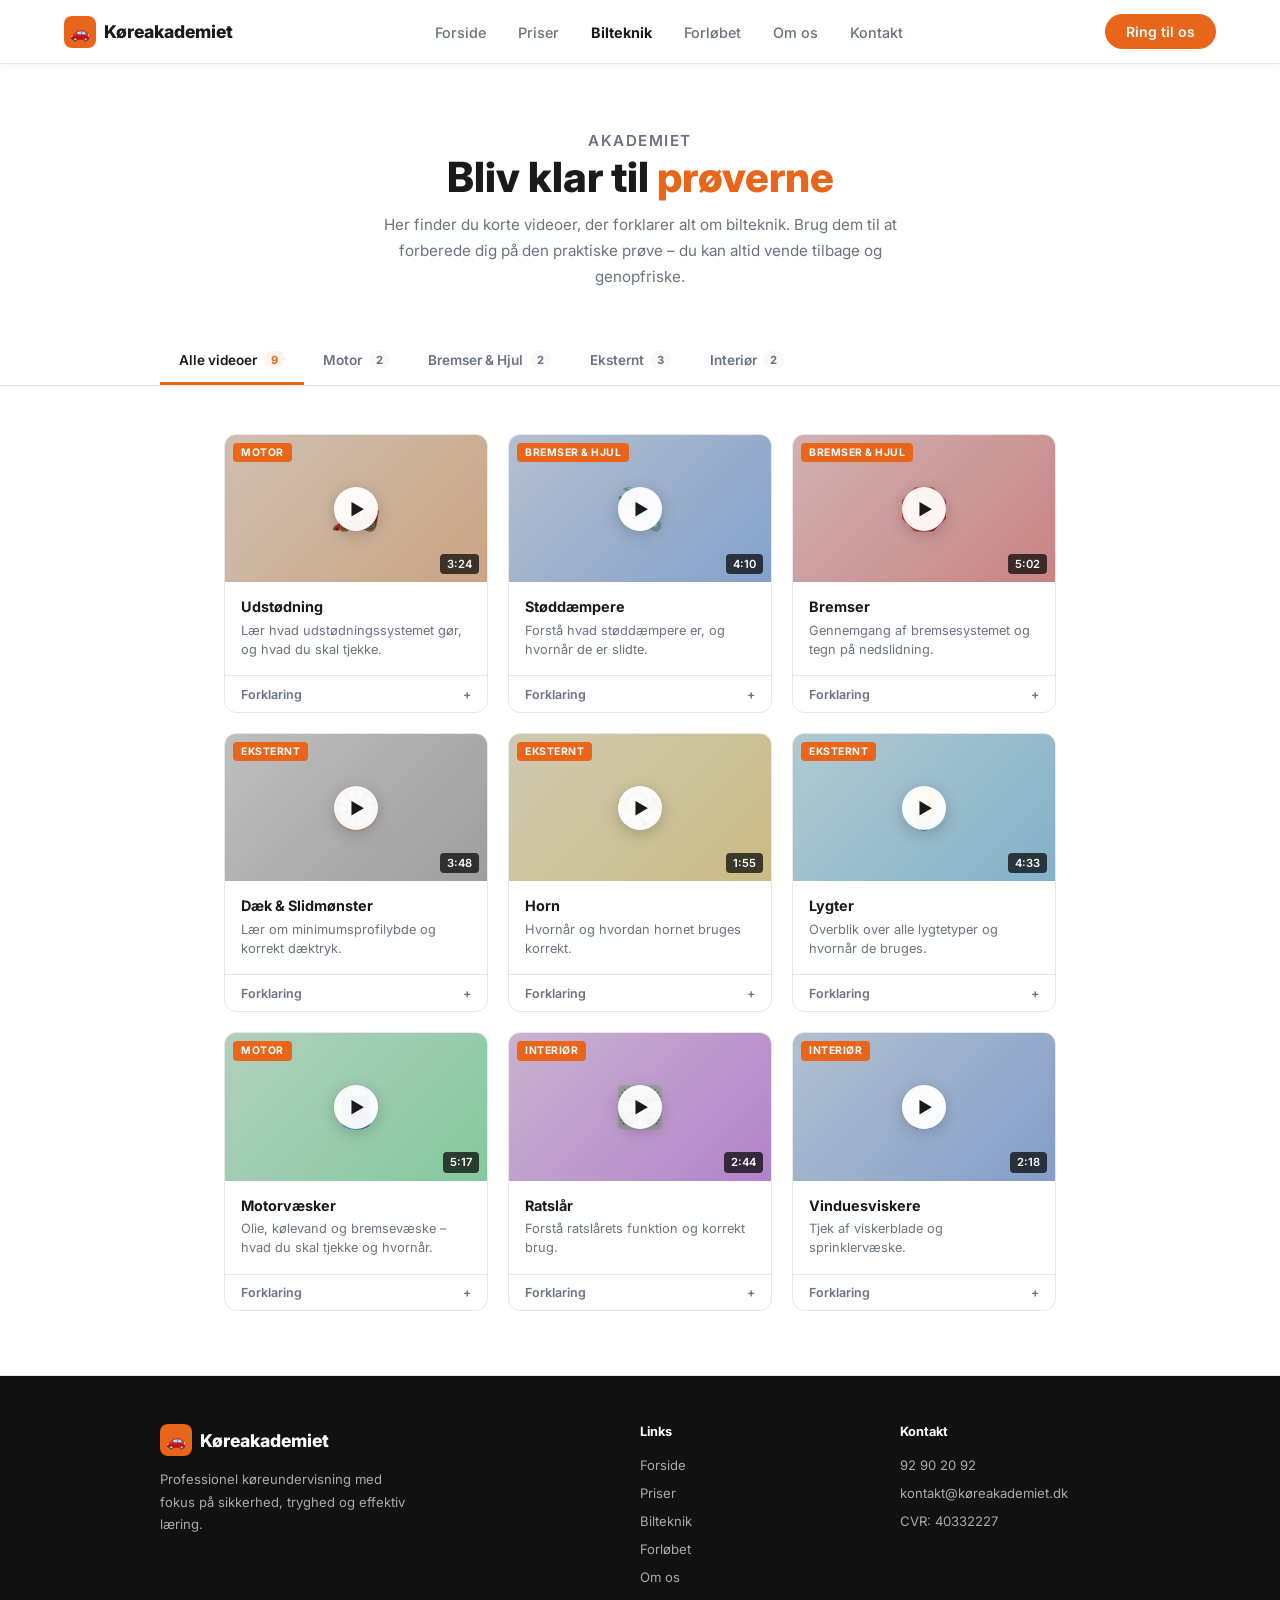
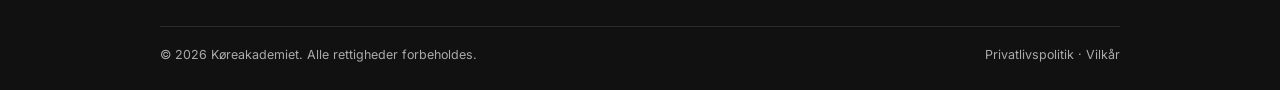
==== bilteknik.html @ 688bebdd "Initial commit - Hørsholm Køreskole website" ====
<!DOCTYPE html>
<html lang="da">
<head>
  <meta charset="UTF-8" />
  <meta name="viewport" content="width=device-width, initial-scale=1.0" />
  <title>Køreakademiet – Bilteknik</title>
  <link rel="preconnect" href="https://fonts.googleapis.com" />
  <link rel="preconnect" href="https://fonts.gstatic.com" crossorigin />
  <link href="https://fonts.googleapis.com/css2?family=Inter:wght@400;500;600;700;800&display=swap" rel="stylesheet" />
  <link rel="stylesheet" href="css/base.css" />
  <link rel="stylesheet" href="css/bilteknik.css" />
</head>
<body>

  <!-- NAVBAR -->
  <nav>
    <a href="index.html" class="logo">
      <span class="logo-icon">🚗</span>
      Køreakademiet
    </a>
    <ul class="nav-links">
      <li><a href="index.html">Forside</a></li>
      <li><a href="pakker.html">Priser</a></li>
      <li><a href="bilteknik.html" class="active">Bilteknik</a></li>
      <li><a href="forlobet.html">Forløbet</a></li>
      <li><a href="om-os.html">Om os</a></li>
      <li><a href="kontakt.html">Kontakt</a></li>
    </ul>
    <a href="tel:+4592902092" class="btn-primary">Ring til os</a>
  </nav>

  <!-- PAGE HEADER -->
  <div class="page-header">
    <p class="section-label">Akademiet</p>
    <h1>Bliv klar til <span class="accent">prøverne</span></h1>
    <p>Her finder du korte videoer, der forklarer alt om bilteknik. Brug dem til at forberede dig på den praktiske prøve – du kan altid vende tilbage og genopfriske.</p>
  </div>

  <!-- FILTER BAR -->
  <div class="filter-bar">
    <div class="filter-inner" id="filterBar">
      <button class="filter-btn active" data-cat="alle" onclick="filterVideos('alle', this)">
        Alle videoer <span class="filter-count">9</span>
      </button>
      <button class="filter-btn" data-cat="motor" onclick="filterVideos('motor', this)">
        Motor <span class="filter-count">2</span>
      </button>
      <button class="filter-btn" data-cat="bremser" onclick="filterVideos('bremser', this)">
        Bremser & Hjul <span class="filter-count">2</span>
      </button>
      <button class="filter-btn" data-cat="eksternt" onclick="filterVideos('eksternt', this)">
        Eksternt <span class="filter-count">3</span>
      </button>
      <button class="filter-btn" data-cat="interioer" onclick="filterVideos('interioer', this)">
        Interiør <span class="filter-count">2</span>
      </button>
    </div>
  </div>

  <!-- VIDEOS -->
  <div class="videos-section">
    <div class="videos-grid" id="videosGrid">

      <!-- Udstødning -->
      <div class="video-card" data-cat="motor" onclick="openModal(this)">
        <div class="video-thumb">
          <div class="video-thumb-bg" style="background: linear-gradient(135deg,#fde8d8,#f5c9a0);">🏎️</div>
          <div class="play-btn"><div class="play-icon">▶</div></div>
          <span class="video-duration">3:24</span>
          <span class="video-category-badge">Motor</span>
        </div>
        <div class="video-body">
          <div class="video-title">Udstødning</div>
          <div class="video-desc-short">Lær hvad udstødningssystemet gør, og hvad du skal tjekke.</div>
        </div>
        <button class="video-expand-btn" onclick="toggleForklaring(event, this)">
          Forklaring <span class="expand-icon">+</span>
        </button>
        <div class="video-forklaring">Udstødningssystemet leder forbrændingsgasser væk fra motoren. Du skal kontrollere, at der ikke er usædvanlig røg, mærkelige lyde eller synlige læk fra rørene. Sort røg kan indikere for rig blanding, hvid røg kan indikere kølevandslæk.</div>
      </div>

      <!-- Støddæmpere -->
      <div class="video-card" data-cat="bremser" onclick="openModal(this)">
        <div class="video-thumb">
          <div class="video-thumb-bg" style="background: linear-gradient(135deg,#dde8fd,#a0c5f5);">🔧</div>
          <div class="play-btn"><div class="play-icon">▶</div></div>
          <span class="video-duration">4:10</span>
          <span class="video-category-badge">Bremser & Hjul</span>
        </div>
        <div class="video-body">
          <div class="video-title">Støddæmpere</div>
          <div class="video-desc-short">Forstå hvad støddæmpere er, og hvornår de er slidte.</div>
        </div>
        <button class="video-expand-btn" onclick="toggleForklaring(event, this)">
          Forklaring <span class="expand-icon">+</span>
        </button>
        <div class="video-forklaring">Støddæmpere holder hjulene i kontakt med vejen og dæmper stød. Tegn på slidte støddæmpere: bilen bouncer efter en kuppel, unormal dæk-slitage, eller bilen "dykker" hårdt ved opbremsning.</div>
      </div>

      <!-- Bremser -->
      <div class="video-card" data-cat="bremser" onclick="openModal(this)">
        <div class="video-thumb">
          <div class="video-thumb-bg" style="background: linear-gradient(135deg,#fdd8d8,#f5a0a0);">🛑</div>
          <div class="play-btn"><div class="play-icon">▶</div></div>
          <span class="video-duration">5:02</span>
          <span class="video-category-badge">Bremser & Hjul</span>
        </div>
        <div class="video-body">
          <div class="video-title">Bremser</div>
          <div class="video-desc-short">Gennemgang af bremsesystemet og tegn på nedslidning.</div>
        </div>
        <button class="video-expand-btn" onclick="toggleForklaring(event, this)">
          Forklaring <span class="expand-icon">+</span>
        </button>
        <div class="video-forklaring">Bremserne er et af bilens vigtigste sikkerhedssystemer. Tjek bremsevæsken i beholderbeholderen i motorrum. Lyt efter knitrende lyde ved opbremsning – det kan indikere slidte bremseklodser.</div>
      </div>

      <!-- Dæk & Slidmønster -->
      <div class="video-card" data-cat="eksternt" onclick="openModal(this)">
        <div class="video-thumb">
          <div class="video-thumb-bg" style="background: linear-gradient(135deg,#e8e8e8,#c0c0c0);">🛞</div>
          <div class="play-btn"><div class="play-icon">▶</div></div>
          <span class="video-duration">3:48</span>
          <span class="video-category-badge">Eksternt</span>
        </div>
        <div class="video-body">
          <div class="video-title">Dæk & Slidmønster</div>
          <div class="video-desc-short">Lær om minimumsprofilybde og korrekt dæktryk.</div>
        </div>
        <button class="video-expand-btn" onclick="toggleForklaring(event, this)">
          Forklaring <span class="expand-icon">+</span>
        </button>
        <div class="video-forklaring">Minimumsprofilybden er 1,6 mm – men for optimal sikkerhed anbefales minimum 3 mm. Tjek slidmarkørerne i dækmønsteret. Forkert dæktryk påvirker bremseevne, brændstofforbrug og dæk-slidage.</div>
      </div>

      <!-- Horn -->
      <div class="video-card" data-cat="eksternt" onclick="openModal(this)">
        <div class="video-thumb">
          <div class="video-thumb-bg" style="background: linear-gradient(135deg,#fdf5d8,#f5e4a0);">📯</div>
          <div class="play-btn"><div class="play-icon">▶</div></div>
          <span class="video-duration">1:55</span>
          <span class="video-category-badge">Eksternt</span>
        </div>
        <div class="video-body">
          <div class="video-title">Horn</div>
          <div class="video-desc-short">Hvornår og hvordan hornet bruges korrekt.</div>
        </div>
        <button class="video-expand-btn" onclick="toggleForklaring(event, this)">
          Forklaring <span class="expand-icon">+</span>
        </button>
        <div class="video-forklaring">Hornet bruges som et advarselssignal – ikke til at udtrykke irritation. Du skal bruge hornet, hvis du er ved at kollidere med en anden trafikant, eller for at advare andre om fare. Det er ulovligt at bruge hornet unødigt.</div>
      </div>

      <!-- Lygter -->
      <div class="video-card" data-cat="eksternt" onclick="openModal(this)">
        <div class="video-thumb">
          <div class="video-thumb-bg" style="background: linear-gradient(135deg,#d8f5fd,#a0d8f5);">💡</div>
          <div class="play-btn"><div class="play-icon">▶</div></div>
          <span class="video-duration">4:33</span>
          <span class="video-category-badge">Eksternt</span>
        </div>
        <div class="video-body">
          <div class="video-title">Lygter</div>
          <div class="video-desc-short">Overblik over alle lygtetyper og hvornår de bruges.</div>
        </div>
        <button class="video-expand-btn" onclick="toggleForklaring(event, this)">
          Forklaring <span class="expand-icon">+</span>
        </button>
        <div class="video-forklaring">Kørelyset skal altid være tændt. Nærlys bruges i mørke og dårligt vejr. Fjernlys bruges på mørke landeveje – sluk for det ved modkørende trafik. Tågelygter bruges kun ved tæt tåge, sne eller kraftig regn.</div>
      </div>

      <!-- Motorvæsker -->
      <div class="video-card" data-cat="motor" onclick="openModal(this)">
        <div class="video-thumb">
          <div class="video-thumb-bg" style="background: linear-gradient(135deg,#d8fde8,#a0f5c0);">🛢️</div>
          <div class="play-btn"><div class="play-icon">▶</div></div>
          <span class="video-duration">5:17</span>
          <span class="video-category-badge">Motor</span>
        </div>
        <div class="video-body">
          <div class="video-title">Motorvæsker</div>
          <div class="video-desc-short">Olie, kølevand og bremsevæske – hvad du skal tjekke og hvornår.</div>
        </div>
        <button class="video-expand-btn" onclick="toggleForklaring(event, this)">
          Forklaring <span class="expand-icon">+</span>
        </button>
        <div class="video-forklaring">Motorolie tjekkes med pejlestaven – niveauet skal ligge mellem min og max. Kølevæsken holdes på korrekt niveau i udviderbeholderen. Bremsevæske tjekkes i den gennemsigtige beholder ved motorummet.</div>
      </div>

      <!-- Ratslår -->
      <div class="video-card" data-cat="interioer" onclick="openModal(this)">
        <div class="video-thumb">
          <div class="video-thumb-bg" style="background: linear-gradient(135deg,#f5d8fd,#d8a0f5);">🎛️</div>
          <div class="play-btn"><div class="play-icon">▶</div></div>
          <span class="video-duration">2:44</span>
          <span class="video-category-badge">Interiør</span>
        </div>
        <div class="video-body">
          <div class="video-title">Ratslår</div>
          <div class="video-desc-short">Forstå ratslårets funktion og korrekt brug.</div>
        </div>
        <button class="video-expand-btn" onclick="toggleForklaring(event, this)">
          Forklaring <span class="expand-icon">+</span>
        </button>
        <div class="video-forklaring">Ratslåret er en sikkerhedsmekanisme, der låser rattet, når tændingen er slukket og nøglen fjernes. Det forhindrer tyveri af bilen. Rattet frigøres ved at dreje det let, mens du drejer tændingsnøglen.</div>
      </div>

      <!-- Vinduesviskere -->
      <div class="video-card" data-cat="interioer" onclick="openModal(this)">
        <div class="video-thumb">
          <div class="video-thumb-bg" style="background: linear-gradient(135deg,#d8eafd,#a0c0f5);">🌧️</div>
          <div class="play-btn"><div class="play-icon">▶</div></div>
          <span class="video-duration">2:18</span>
          <span class="video-category-badge">Interiør</span>
        </div>
        <div class="video-body">
          <div class="video-title">Vinduesviskere</div>
          <div class="video-desc-short">Tjek af viskerblade og sprinklervæske.</div>
        </div>
        <button class="video-expand-btn" onclick="toggleForklaring(event, this)">
          Forklaring <span class="expand-icon">+</span>
        </button>
        <div class="video-forklaring">Viskerbladene skal rengøre rudens effektivt uden at smøre eller efterlade striber. Slider de er, bør de udskiftes. Sprinklervæske skal altid være påfyldt – brug frostvæske om vinteren. Sprinklerdyserne kan justeres med en nål.</div>
      </div>

      <div class="no-results" id="noResults">Ingen videoer fundet i denne kategori.</div>

    </div>
  </div>

  <!-- VIDEO MODAL -->
  <div class="modal-overlay" id="modalOverlay" onclick="closeModal(event)">
    <div class="modal" id="modal">
      <button class="modal-close" onclick="closeModalBtn()">✕</button>
      <div class="modal-video" id="modalVideo">▶</div>
      <div class="modal-body">
        <h2 id="modalTitle"></h2>
        <p id="modalDesc"></p>
      </div>
    </div>
  </div>

  <!-- FOOTER -->
  <footer>
    <div class="footer-inner">
      <div class="footer-brand">
        <a href="index.html" class="logo">
          <span class="logo-icon">🚗</span>
          Køreakademiet
        </a>
        <p>Professionel køreundervisning med fokus på sikkerhed, tryghed og effektiv læring.</p>
      </div>
      <div>
        <h4>Links</h4>
        <ul>
          <li><a href="index.html">Forside</a></li>
          <li><a href="pakker.html">Priser</a></li>
          <li><a href="bilteknik.html">Bilteknik</a></li>
          <li><a href="forlobet.html">Forløbet</a></li>
          <li><a href="om-os.html">Om os</a></li>
        </ul>
      </div>
      <div>
        <h4>Kontakt</h4>
        <ul>
          <li><a href="tel:+4592902092">92 90 20 92</a></li>
          <li><a href="mailto:kontakt@køreakademiet.dk">kontakt@køreakademiet.dk</a></li>
          <li><a href="#">CVR: 40332227</a></li>
        </ul>
      </div>
    </div>
    <div class="footer-bottom">
      <span>© 2026 Køreakademiet. Alle rettigheder forbeholdes.</span>
      <span><a href="#" style="color:#aaa;text-decoration:none;">Privatlivspolitik</a> · <a href="#" style="color:#aaa;text-decoration:none;">Vilkår</a></span>
    </div>
  </footer>

  <script>
    // ── FILTER ──────────────────────────────────────────────
    function filterVideos(cat, btn) {
      // Update active tab
      document.querySelectorAll('.filter-btn').forEach(b => b.classList.remove('active'));
      btn.classList.add('active');

      const cards = document.querySelectorAll('.video-card');
      let visible = 0;

      cards.forEach(card => {
        const match = cat === 'alle' || card.dataset.cat === cat;
        card.classList.toggle('hidden', !match);
        if (match) visible++;
      });

      document.getElementById('noResults').style.display = visible === 0 ? 'block' : 'none';
    }

    // ── FORKLARING TOGGLE ────────────────────────────────────
    function toggleForklaring(e, btn) {
      e.stopPropagation();
      const card = btn.closest('.video-card');
      card.classList.toggle('expanded');
    }

    // ── MODAL ────────────────────────────────────────────────
    function openModal(card) {
      const title = card.querySelector('.video-title').textContent;
      const desc  = card.querySelector('.video-forklaring').textContent;
      const emoji = card.querySelector('.video-thumb-bg').textContent.trim();

      document.getElementById('modalTitle').textContent = title;
      document.getElementById('modalDesc').textContent  = desc;
      document.getElementById('modalVideo').textContent = emoji;
      document.getElementById('modalOverlay').classList.add('open');
      document.body.style.overflow = 'hidden';
    }

    function closeModal(e) {
      if (e.target === document.getElementById('modalOverlay')) closeModalBtn();
    }

    function closeModalBtn() {
      document.getElementById('modalOverlay').classList.remove('open');
      document.body.style.overflow = '';
    }

    document.addEventListener('keydown', e => {
      if (e.key === 'Escape') closeModalBtn();
    });
  </script>
</body>
</html>
---- css/base.css ----
/* ── RESET ────────────────────────────────────────────── */
*, *::before, *::after { box-sizing: border-box; margin: 0; padding: 0; }

/* ── VARIABLES ────────────────────────────────────────── */
:root {
  --orange: #E8651A;
  --text: #1a1a1a;
  --muted: #6b7280;
  --bg-light: #f9f9f9;
  --border: #e5e7eb;
  --radius: 12px;
}

/* ── BASE ─────────────────────────────────────────────── */
body {
  font-family: 'Inter', sans-serif;
  color: var(--text);
  background: #fff;
}

/* ── NAVBAR ───────────────────────────────────────────── */
nav {
  position: sticky;
  top: 0;
  z-index: 200;
  background: #fff;
  border-bottom: 1px solid var(--border);
  padding: 0 5vw;
  display: flex;
  align-items: center;
  justify-content: space-between;
  height: 64px;
  box-shadow: 0 1px 8px rgba(0,0,0,.06);
}

.logo {
  display: flex;
  align-items: center;
  gap: 8px;
  font-weight: 800;
  font-size: 1.1rem;
  color: var(--text);
  text-decoration: none;
}

.logo-icon {
  width: 32px;
  height: 32px;
  background: var(--orange);
  border-radius: 8px;
  display: flex;
  align-items: center;
  justify-content: center;
  color: #fff;
  font-size: 1rem;
}

.nav-links {
  display: flex;
  gap: 2rem;
  list-style: none;
}

.nav-links a {
  text-decoration: none;
  color: var(--muted);
  font-size: .9rem;
  font-weight: 500;
  transition: color .2s;
}

.nav-links a:hover { color: var(--text); }
.nav-links a.active { color: var(--text); font-weight: 700; }

.btn-primary {
  background: var(--orange);
  color: #fff;
  border: none;
  border-radius: 100px;
  padding: .55rem 1.3rem;
  font-size: .875rem;
  font-weight: 600;
  cursor: pointer;
  transition: background .2s;
  text-decoration: none;
}

.btn-primary:hover { background: #cc5515; }

/* ── SECTION HEADERS ──────────────────────────────────── */
.section-label {
  text-align: center;
  font-size: .75rem;
  font-weight: 600;
  color: var(--muted);
  text-transform: uppercase;
  letter-spacing: 1.5px;
  margin-bottom: .6rem;
}

.section-title {
  text-align: center;
  font-size: clamp(1.6rem, 3.5vw, 2.2rem);
  font-weight: 800;
  line-height: 1.15;
  margin-bottom: .75rem;
}

.section-title .accent { color: var(--orange); }

.section-sub {
  text-align: center;
  color: var(--muted);
  font-size: .95rem;
  max-width: 520px;
  margin: 0 auto 3rem;
  line-height: 1.7;
}

.accent { color: var(--orange); }

/* Utility: centered content wrapper */
.inner {
  max-width: 960px;
  margin: 0 auto;
  padding: 0 5vw;
}

/* ── PAGE HEADER (inner pages) ────────────────────────── */
.page-header {
  text-align: center;
  padding: 64px 5vw 48px;
}

.page-header h1 {
  font-size: clamp(1.8rem, 4vw, 2.6rem);
  font-weight: 800;
  line-height: 1.15;
  margin-bottom: .65rem;
}

.page-header h1 .accent { color: var(--orange); }

.page-header p {
  color: var(--muted);
  font-size: .95rem;
  line-height: 1.7;
  max-width: 520px;
  margin: 0 auto;
}

/* ── FAQ (shared) ─────────────────────────────────────── */
.faq-section { padding: 4rem 5vw; }

.faq-inner {
  max-width: 960px;
  margin: 0 auto;
}

.faq-list {
  display: flex;
  flex-direction: column;
  gap: .5rem;
}

.faq-item {
  border: 1px solid var(--border);
  border-radius: 8px;
  overflow: hidden;
}

.faq-question {
  width: 100%;
  background: var(--bg-light);
  border: none;
  padding: 1rem 1.25rem;
  text-align: left;
  color: var(--text);
  font-size: .9rem;
  font-weight: 600;
  cursor: pointer;
  display: flex;
  justify-content: space-between;
  align-items: center;
  gap: 1rem;
  transition: background .2s;
  font-family: inherit;
}

.faq-question:hover { background: #f0f0f0; }

.faq-icon {
  font-size: 1.2rem;
  color: var(--muted);
  transition: transform .3s;
  flex-shrink: 0;
}

.faq-item.open .faq-icon { transform: rotate(45deg); color: var(--orange); }

.faq-answer {
  display: none;
  padding: 0 1.25rem 1rem;
  font-size: .875rem;
  color: var(--muted);
  line-height: 1.7;
  background: #fff;
}

.faq-item.open .faq-answer { display: block; }

/* ── INSTRUCTORS (shared) ─────────────────────────────── */
.instructors-grid {
  display: grid;
  grid-template-columns: repeat(4, 1fr);
  gap: 1rem;
}

.instructor-card {
  border-radius: var(--radius);
  overflow: hidden;
  border: 1px solid var(--border);
  background: #fff;
}

.instructor-placeholder {
  width: 100%;
  aspect-ratio: 3/4;
  background: var(--bg-light);
  display: flex;
  align-items: center;
  justify-content: center;
  font-size: 2.5rem;
}

.instructor-info { padding: .75rem; }
.instructor-info strong { display: block; font-size: .9rem; font-weight: 700; }
.instructor-info span { font-size: .75rem; color: var(--muted); }

/* ── CTA BANNER ───────────────────────────────────────── */
.cta-banner {
  background: var(--orange);
  color: #fff;
  text-align: center;
  padding: 70px 5vw;
}

.cta-banner h2 {
  font-size: clamp(1.5rem, 3vw, 2rem);
  font-weight: 800;
  margin-bottom: .75rem;
}

.cta-banner p {
  font-size: .95rem;
  opacity: .88;
  max-width: 460px;
  margin: 0 auto 1.75rem;
  line-height: 1.7;
}

.btn-white {
  background: #fff;
  color: var(--orange);
  border: none;
  border-radius: 100px;
  padding: .7rem 1.75rem;
  font-size: .95rem;
  font-weight: 700;
  cursor: pointer;
  text-decoration: none;
  display: inline-block;
  transition: transform .15s, box-shadow .15s;
}

.btn-white:hover {
  transform: translateY(-2px);
  box-shadow: 0 8px 20px rgba(0,0,0,.15);
}

/* ── FOOTER ───────────────────────────────────────────── */
footer {
  background: #111;
  color: #aaa;
  padding: 48px 5vw 28px;
}

.footer-inner {
  max-width: 960px;
  margin: 0 auto;
  display: grid;
  grid-template-columns: 2fr 1fr 1fr;
  gap: 2.5rem;
  margin-bottom: 2.5rem;
}

.footer-brand .logo { color: #fff; margin-bottom: .75rem; }
.footer-brand p { font-size: .82rem; line-height: 1.7; max-width: 260px; }

footer h4 { color: #fff; font-size: .8rem; font-weight: 700; margin-bottom: .9rem; }
footer ul { list-style: none; display: flex; flex-direction: column; gap: .5rem; }
footer ul a { text-decoration: none; color: #aaa; font-size: .82rem; transition: color .2s; }
footer ul a:hover { color: #fff; }

.footer-bottom {
  max-width: 960px;
  margin: 0 auto;
  border-top: 1px solid #2a2a2a;
  padding-top: 1.25rem;
  font-size: .78rem;
  display: flex;
  justify-content: space-between;
  flex-wrap: wrap;
  gap: .5rem;
}

/* ── RESPONSIVE (shared) ──────────────────────────────── */
@media (max-width: 760px) {
  .nav-links { display: none; }
  .footer-inner { grid-template-columns: 1fr; }
  .footer-bottom { flex-direction: column; }
  .instructors-grid { grid-template-columns: repeat(2, 1fr); }
}
---- css/bilteknik.css ----
/* ── FILTER TABS ──────────────────────────────────────── */
.filter-bar {
  background: #fff;
  border-bottom: 1px solid var(--border);
  padding: 0 5vw;
  position: sticky;
  top: 64px;
  z-index: 100;
}

.filter-inner {
  max-width: 960px;
  margin: 0 auto;
  display: flex;
  overflow-x: auto;
}

.filter-btn {
  padding: .85rem 1.2rem;
  font-size: .85rem;
  font-weight: 600;
  color: var(--muted);
  cursor: pointer;
  border: none;
  border-bottom: 3px solid transparent;
  background: none;
  white-space: nowrap;
  transition: color .2s, border-color .2s;
  font-family: inherit;
  display: flex;
  align-items: center;
  gap: .4rem;
}

.filter-btn:hover { color: var(--text); }
.filter-btn.active { color: var(--text); border-bottom-color: var(--orange); }

.filter-count {
  background: var(--bg-light);
  border-radius: 100px;
  font-size: .7rem;
  font-weight: 700;
  padding: .1rem .45rem;
  color: var(--muted);
}

.filter-btn.active .filter-count { background: #fff3ec; color: var(--orange); }

/* ── VIDEO GRID ───────────────────────────────────────── */
.videos-section {
  max-width: 960px;
  margin: 0 auto;
  padding: 3rem 5vw 4rem;
}

.videos-grid {
  display: grid;
  grid-template-columns: repeat(3, 1fr);
  gap: 1.25rem;
}

.video-card {
  border: 1px solid var(--border);
  border-radius: var(--radius);
  overflow: hidden;
  background: #fff;
  transition: box-shadow .2s, transform .2s;
  cursor: pointer;
}

.video-card:hover { box-shadow: 0 8px 28px rgba(0,0,0,.1); transform: translateY(-3px); }
.video-card.hidden { display: none; }

/* Thumbnail */
.video-thumb {
  position: relative;
  aspect-ratio: 16/9;
  background: var(--bg-light);
  overflow: hidden;
}

.video-thumb-bg {
  position: absolute;
  inset: 0;
  display: flex;
  align-items: center;
  justify-content: center;
  font-size: 2.5rem;
  transition: transform .3s;
}

.video-card:hover .video-thumb-bg { transform: scale(1.05); }

.play-btn {
  position: absolute;
  inset: 0;
  display: flex;
  align-items: center;
  justify-content: center;
  background: rgba(0,0,0,.18);
  transition: background .2s;
}

.video-card:hover .play-btn { background: rgba(0,0,0,.3); }

.play-icon {
  width: 44px;
  height: 44px;
  background: rgba(255,255,255,.95);
  border-radius: 50%;
  display: flex;
  align-items: center;
  justify-content: center;
  font-size: 1rem;
  padding-left: 3px;
  box-shadow: 0 4px 16px rgba(0,0,0,.2);
}

.video-duration {
  position: absolute;
  bottom: .5rem;
  right: .5rem;
  background: rgba(0,0,0,.7);
  color: #fff;
  font-size: .7rem;
  font-weight: 600;
  padding: .2rem .45rem;
  border-radius: 4px;
}

.video-category-badge {
  position: absolute;
  top: .5rem;
  left: .5rem;
  background: var(--orange);
  color: #fff;
  font-size: .65rem;
  font-weight: 700;
  padding: .2rem .5rem;
  border-radius: 4px;
  text-transform: uppercase;
  letter-spacing: .5px;
}

/* Card body */
.video-body { padding: 1rem; }
.video-title { font-size: .9rem; font-weight: 700; margin-bottom: .35rem; }
.video-desc-short { font-size: .8rem; color: var(--muted); line-height: 1.5; }

/* Expand */
.video-expand-btn {
  display: flex;
  align-items: center;
  justify-content: space-between;
  width: 100%;
  background: none;
  border: none;
  border-top: 1px solid var(--border);
  padding: .65rem 1rem;
  font-size: .78rem;
  font-weight: 600;
  color: var(--muted);
  cursor: pointer;
  font-family: inherit;
  transition: background .2s, color .2s;
}

.video-expand-btn:hover { background: var(--bg-light); color: var(--text); }
.expand-icon { transition: transform .3s; }
.video-card.expanded .expand-icon { transform: rotate(45deg); color: var(--orange); }

.video-forklaring {
  display: none;
  padding: .75rem 1rem 1rem;
  font-size: .82rem;
  color: var(--muted);
  line-height: 1.7;
  border-top: 1px solid var(--border);
  background: var(--bg-light);
}

.video-card.expanded .video-forklaring { display: block; }

.no-results {
  display: none;
  grid-column: 1/-1;
  text-align: center;
  padding: 3rem;
  color: var(--muted);
  font-size: .95rem;
}

/* ── MODAL ────────────────────────────────────────────── */
.modal-overlay {
  display: none;
  position: fixed;
  inset: 0;
  background: rgba(0,0,0,.75);
  z-index: 1000;
  align-items: center;
  justify-content: center;
  padding: 2rem;
}

.modal-overlay.open { display: flex; }

.modal {
  background: #fff;
  border-radius: var(--radius);
  width: 100%;
  max-width: 760px;
  overflow: hidden;
  position: relative;
}

.modal-video {
  aspect-ratio: 16/9;
  background: #111;
  display: flex;
  align-items: center;
  justify-content: center;
  font-size: 4rem;
}

.modal-body { padding: 1.5rem; }
.modal-body h2 { font-size: 1.15rem; font-weight: 800; margin-bottom: .5rem; }
.modal-body p { font-size: .875rem; color: var(--muted); line-height: 1.7; }

.modal-close {
  position: absolute;
  top: .75rem;
  right: .75rem;
  width: 32px;
  height: 32px;
  background: rgba(255,255,255,.9);
  border: none;
  border-radius: 50%;
  font-size: 1rem;
  cursor: pointer;
  display: flex;
  align-items: center;
  justify-content: center;
  z-index: 1;
}

/* ── FOOTER override ──────────────────────────────────── */
footer { border-top: 1px solid var(--border); }

/* ── RESPONSIVE ───────────────────────────────────────── */
@media (max-width: 760px) {
  .videos-grid { grid-template-columns: repeat(2, 1fr); }
}

@media (max-width: 480px) {
  .videos-grid { grid-template-columns: 1fr; }
}
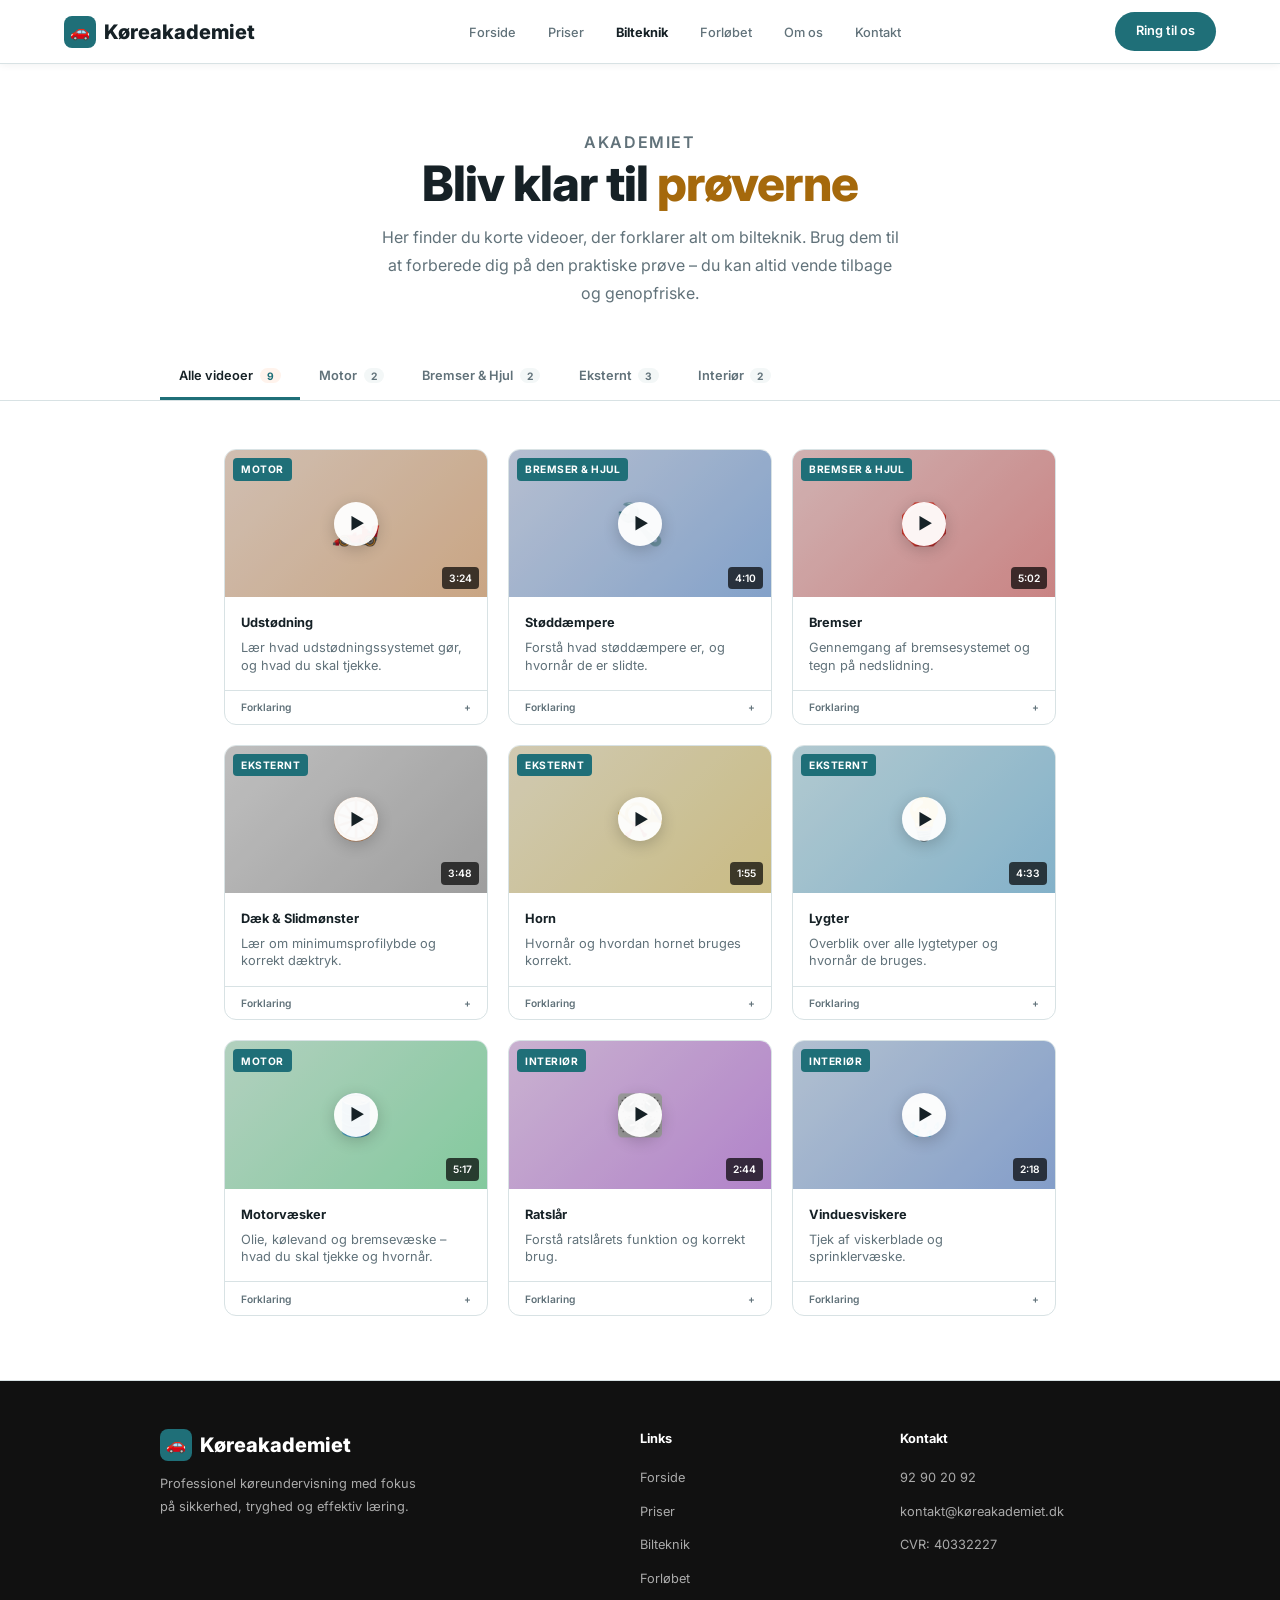
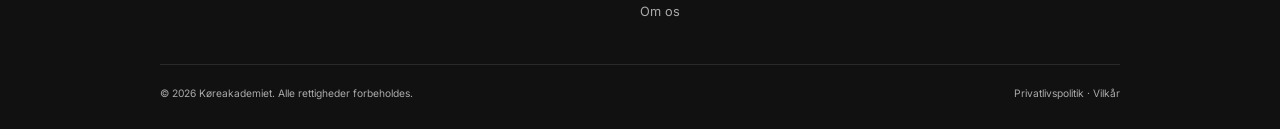
==== commit 9090d723: "Update site styling and add conversion assets" ====
--- a/bilteknik.html
+++ b/bilteknik.html
@@ -32,7 +32,7 @@
   <!-- PAGE HEADER -->
   <div class="page-header">
     <p class="section-label">Akademiet</p>
-    <h1>Bliv klar til <span class="accent">prøverne</span></h1>
+    <h1 class="text-h1">Bliv klar til <span class="accent">prøverne</span></h1>
     <p>Her finder du korte videoer, der forklarer alt om bilteknik. Brug dem til at forberede dig på den praktiske prøve – du kan altid vende tilbage og genopfriske.</p>
   </div>
 
--- a/css/base.css
+++ b/css/base.css
@@ -1,21 +1,148 @@
 /* ── RESET ────────────────────────────────────────────── */
 *, *::before, *::after { box-sizing: border-box; margin: 0; padding: 0; }
 
+/* ── RESPONSIVE BASE FONT SIZE ────────────────────────── */
+:root {
+  font-size: 14px; /* mobile base — all rem values scale from here */
+}
+
+@media (min-width: 768px) {
+  :root {
+    font-size: 16px; /* desktop base */
+  }
+}
+
 /* ── VARIABLES ────────────────────────────────────────── */
 :root {
-  --orange: #E8651A;
-  --text: #1a1a1a;
-  --muted: #6b7280;
-  --bg-light: #f9f9f9;
-  --border: #e5e7eb;
+  /* Colors */
+  --orange: #1F6F78;
+  --accent-secondary: #a5690c;
+  --text: #162126;
+  --muted: #61727a;
+  --bg-light: #f3f7f7;
+  --border: #d8e2e4;
   --radius: 12px;
+
+  /* Font family */
+  --font-body: 'Inter', 'Helvetica Neue', Arial, sans-serif;
+
+  /* Type scale — Major Third (×1.25), base 16px */
+  --text-xs:   0.64rem;   /* ~10px  — badges, overlines    */
+  --text-sm:   0.8rem;    /* ~13px  — captions, meta, UI   */
+  --text-base: 1rem;      /*  16px  — body text            */
+  --text-md:   1.25rem;   /*  20px  — lead, card titles    */
+  --text-lg:   1.563rem;  /* ~25px  — H3 / subheadings     */
+  --text-xl:   1.953rem;  /* ~31px  — H2                   */
+  --text-2xl:  2.441rem;  /* ~39px  — H1                   */
+  --text-3xl:  3.052rem;  /* ~49px  — display              */
+
+  /* Weights */
+  --weight-regular:  400;
+  --weight-medium:   500;
+  --weight-semibold: 600;
+  --weight-bold:     700;
+  --weight-extrabold: 800;
+
+  /* Line heights */
+  --leading-tight:   1.15;
+  --leading-snug:    1.35;
+  --leading-normal:  1.6;
+  --leading-relaxed: 1.75;
+
+  /* Letter spacing */
+  --tracking-tight:   -0.02em;
+  --tracking-normal:   0em;
+  --tracking-wide:     0.05em;
+  --tracking-widest:   0.1em;
 }
 
 /* ── BASE ─────────────────────────────────────────────── */
 body {
-  font-family: 'Inter', sans-serif;
+  font-family: var(--font-body);
+  font-size: var(--text-base);
   color: var(--text);
   background: #fff;
+  line-height: var(--leading-normal);
+  -webkit-font-smoothing: antialiased;
+  -moz-osx-font-smoothing: grayscale;
+  text-rendering: optimizeLegibility;
+}
+
+/* ── SEMANTIC TYPOGRAPHY CLASSES ──────────────────────── */
+/* Defined once here — never re-defined in component CSS  */
+
+/* Headings */
+.text-display {
+  font-family: var(--font-body);
+  font-size: var(--text-3xl);
+  font-weight: var(--weight-extrabold);
+  line-height: var(--leading-tight);
+  letter-spacing: var(--tracking-tight);
+}
+
+.text-h1 {
+  font-family: var(--font-body);
+  font-size: clamp(var(--text-2xl), 6vw, var(--text-3xl));
+  font-weight: var(--weight-extrabold);
+  line-height: var(--leading-tight);
+  letter-spacing: var(--tracking-tight);
+}
+
+.text-h2 {
+  font-family: var(--font-body);
+  font-size: clamp(var(--text-lg), 3vw, var(--text-2xl));
+  font-weight: var(--weight-extrabold);
+  line-height: var(--leading-snug);
+}
+
+.text-h3 {
+  font-family: var(--font-body);
+  font-size: var(--text-base);
+  font-weight: var(--weight-bold);
+  line-height: var(--leading-snug);
+}
+
+/* Body */
+.text-lead {
+  font-family: var(--font-body);
+  font-size: clamp(var(--text-base), 1.7vw, var(--text-md));
+  line-height: var(--leading-normal);
+}
+
+.text-body {
+  font-family: var(--font-body);
+  font-size: var(--text-base);
+  line-height: var(--leading-relaxed);
+}
+
+.text-small {
+  font-family: var(--font-body);
+  font-size: var(--text-sm);
+  line-height: var(--leading-normal);
+}
+
+/* UI */
+.text-label {
+  font-family: var(--font-body);
+  font-size: var(--text-xs);
+  font-weight: var(--weight-semibold);
+  letter-spacing: var(--tracking-widest);
+  text-transform: uppercase;
+}
+
+.text-caption {
+  font-family: var(--font-body);
+  font-size: var(--text-xs);
+  line-height: var(--leading-relaxed);
+  color: var(--muted);
+}
+
+.text-overline {
+  font-family: var(--font-body);
+  font-size: var(--text-xs);
+  font-weight: var(--weight-semibold);
+  letter-spacing: var(--tracking-widest);
+  text-transform: uppercase;
 }
 
 /* ── NAVBAR ───────────────────────────────────────────── */
@@ -37,8 +164,8 @@
   display: flex;
   align-items: center;
   gap: 8px;
-  font-weight: 800;
-  font-size: 1.1rem;
+  font-weight: var(--weight-extrabold);
+  font-size: var(--text-md);
   color: var(--text);
   text-decoration: none;
 }
@@ -52,7 +179,7 @@
   align-items: center;
   justify-content: center;
   color: #fff;
-  font-size: 1rem;
+  font-size: var(--text-base);
 }
 
 .nav-links {
@@ -64,13 +191,13 @@
 .nav-links a {
   text-decoration: none;
   color: var(--muted);
-  font-size: .9rem;
-  font-weight: 500;
+  font-size: var(--text-sm);
+  font-weight: var(--weight-medium);
   transition: color .2s;
 }
 
 .nav-links a:hover { color: var(--text); }
-.nav-links a.active { color: var(--text); font-weight: 700; }
+.nav-links a.active { color: var(--text); font-weight: var(--weight-bold); }
 
 .btn-primary {
   background: var(--orange);
@@ -78,43 +205,64 @@
   border: none;
   border-radius: 100px;
   padding: .55rem 1.3rem;
-  font-size: .875rem;
-  font-weight: 600;
+  font-size: var(--text-sm);
+  font-weight: var(--weight-semibold);
   cursor: pointer;
   transition: background .2s;
   text-decoration: none;
 }
 
-.btn-primary:hover { background: #cc5515; }
+.btn-primary:hover { background: #195B62; }
+
+.btn-outline-light {
+  background: transparent;
+  color: #fff;
+  border: 1px solid rgba(255,255,255,.55);
+  border-radius: 100px;
+  padding: .75rem 1.9rem;
+  font-size: var(--text-base);
+  font-weight: var(--weight-semibold);
+  text-decoration: none;
+  display: inline-flex;
+  align-items: center;
+  justify-content: center;
+  transition: background .2s, border-color .2s, transform .2s;
+}
+
+.btn-outline-light:hover {
+  background: rgba(255,255,255,.08);
+  border-color: rgba(255,255,255,.9);
+  transform: translateY(-1px);
+}
 
 /* ── SECTION HEADERS ──────────────────────────────────── */
 .section-label {
   text-align: center;
-  font-size: .75rem;
-  font-weight: 600;
+  font-size: var(--text-sm);
+  font-weight: var(--weight-semibold);
   color: var(--muted);
   text-transform: uppercase;
-  letter-spacing: 1.5px;
+  letter-spacing: var(--tracking-widest);
   margin-bottom: .6rem;
 }
 
 .section-title {
   text-align: center;
-  font-size: clamp(1.6rem, 3.5vw, 2.2rem);
-  font-weight: 800;
-  line-height: 1.15;
+  font-size: clamp(var(--text-lg), 3vw, var(--text-2xl));
+  font-weight: var(--weight-extrabold);
+  line-height: var(--leading-snug);
   margin-bottom: .75rem;
 }
 
-.section-title .accent { color: var(--orange); }
+.section-title .accent { color: var(--accent-secondary); }
 
 .section-sub {
   text-align: center;
   color: var(--muted);
-  font-size: .95rem;
+  font-size: var(--text-base);
   max-width: 520px;
   margin: 0 auto 3rem;
-  line-height: 1.7;
+  line-height: var(--leading-relaxed);
 }
 
 .accent { color: var(--orange); }
@@ -133,18 +281,15 @@
 }
 
 .page-header h1 {
-  font-size: clamp(1.8rem, 4vw, 2.6rem);
-  font-weight: 800;
-  line-height: 1.15;
   margin-bottom: .65rem;
 }
 
-.page-header h1 .accent { color: var(--orange); }
+.page-header h1 .accent { color: var(--accent-secondary); }
 
 .page-header p {
   color: var(--muted);
-  font-size: .95rem;
-  line-height: 1.7;
+  font-size: var(--text-base);
+  line-height: var(--leading-relaxed);
   max-width: 520px;
   margin: 0 auto;
 }
@@ -176,8 +321,8 @@
   padding: 1rem 1.25rem;
   text-align: left;
   color: var(--text);
-  font-size: .9rem;
-  font-weight: 600;
+  font-size: var(--text-sm);
+  font-weight: var(--weight-semibold);
   cursor: pointer;
   display: flex;
   justify-content: space-between;
@@ -201,9 +346,9 @@
 .faq-answer {
   display: none;
   padding: 0 1.25rem 1rem;
-  font-size: .875rem;
-  color: var(--muted);
-  line-height: 1.7;
+  font-size: var(--text-base);
+  color: var(--muted);
+  line-height: var(--leading-relaxed);
   background: #fff;
 }
 
@@ -234,8 +379,8 @@
 }
 
 .instructor-info { padding: .75rem; }
-.instructor-info strong { display: block; font-size: .9rem; font-weight: 700; }
-.instructor-info span { font-size: .75rem; color: var(--muted); }
+.instructor-info strong { display: block; font-size: var(--text-sm); font-weight: var(--weight-bold); }
+.instructor-info span { font-size: var(--text-xs); color: var(--muted); }
 
 /* ── CTA BANNER ───────────────────────────────────────── */
 .cta-banner {
@@ -246,17 +391,18 @@
 }
 
 .cta-banner h2 {
-  font-size: clamp(1.5rem, 3vw, 2rem);
-  font-weight: 800;
+  font-size: clamp(var(--text-lg), 3vw, var(--text-xl));
+  font-weight: var(--weight-extrabold);
+  line-height: var(--leading-snug);
   margin-bottom: .75rem;
 }
 
 .cta-banner p {
-  font-size: .95rem;
+  font-size: var(--text-base);
   opacity: .88;
   max-width: 460px;
   margin: 0 auto 1.75rem;
-  line-height: 1.7;
+  line-height: var(--leading-relaxed);
 }
 
 .btn-white {
@@ -265,8 +411,8 @@
   border: none;
   border-radius: 100px;
   padding: .7rem 1.75rem;
-  font-size: .95rem;
-  font-weight: 700;
+  font-size: var(--text-base);
+  font-weight: var(--weight-bold);
   cursor: pointer;
   text-decoration: none;
   display: inline-block;
@@ -295,11 +441,11 @@
 }
 
 .footer-brand .logo { color: #fff; margin-bottom: .75rem; }
-.footer-brand p { font-size: .82rem; line-height: 1.7; max-width: 260px; }
-
-footer h4 { color: #fff; font-size: .8rem; font-weight: 700; margin-bottom: .9rem; }
+.footer-brand p { font-size: var(--text-sm); line-height: var(--leading-relaxed); max-width: 260px; }
+
+footer h4 { color: #fff; font-size: var(--text-sm); font-weight: var(--weight-bold); margin-bottom: .9rem; }
 footer ul { list-style: none; display: flex; flex-direction: column; gap: .5rem; }
-footer ul a { text-decoration: none; color: #aaa; font-size: .82rem; transition: color .2s; }
+footer ul a { text-decoration: none; color: #aaa; font-size: var(--text-sm); transition: color .2s; }
 footer ul a:hover { color: #fff; }
 
 .footer-bottom {
@@ -307,7 +453,7 @@
   margin: 0 auto;
   border-top: 1px solid #2a2a2a;
   padding-top: 1.25rem;
-  font-size: .78rem;
+  font-size: var(--text-xs);
   display: flex;
   justify-content: space-between;
   flex-wrap: wrap;
--- a/css/bilteknik.css
+++ b/css/bilteknik.css
@@ -17,8 +17,8 @@
 
 .filter-btn {
   padding: .85rem 1.2rem;
-  font-size: .85rem;
-  font-weight: 600;
+  font-size: var(--text-sm);
+  font-weight: var(--weight-semibold);
   color: var(--muted);
   cursor: pointer;
   border: none;
@@ -38,8 +38,8 @@
 .filter-count {
   background: var(--bg-light);
   border-radius: 100px;
-  font-size: .7rem;
-  font-weight: 700;
+  font-size: var(--text-xs);
+  font-weight: var(--weight-bold);
   padding: .1rem .45rem;
   color: var(--muted);
 }
@@ -122,8 +122,8 @@
   right: .5rem;
   background: rgba(0,0,0,.7);
   color: #fff;
-  font-size: .7rem;
-  font-weight: 600;
+  font-size: var(--text-xs);
+  font-weight: var(--weight-semibold);
   padding: .2rem .45rem;
   border-radius: 4px;
 }
@@ -134,8 +134,8 @@
   left: .5rem;
   background: var(--orange);
   color: #fff;
-  font-size: .65rem;
-  font-weight: 700;
+  font-size: var(--text-xs);
+  font-weight: var(--weight-bold);
   padding: .2rem .5rem;
   border-radius: 4px;
   text-transform: uppercase;
@@ -144,8 +144,8 @@
 
 /* Card body */
 .video-body { padding: 1rem; }
-.video-title { font-size: .9rem; font-weight: 700; margin-bottom: .35rem; }
-.video-desc-short { font-size: .8rem; color: var(--muted); line-height: 1.5; }
+.video-title { font-size: var(--text-sm); font-weight: var(--weight-bold); margin-bottom: .35rem; }
+.video-desc-short { font-size: var(--text-sm); color: var(--muted); line-height: var(--leading-snug); }
 
 /* Expand */
 .video-expand-btn {
@@ -157,8 +157,8 @@
   border: none;
   border-top: 1px solid var(--border);
   padding: .65rem 1rem;
-  font-size: .78rem;
-  font-weight: 600;
+  font-size: var(--text-xs);
+  font-weight: var(--weight-semibold);
   color: var(--muted);
   cursor: pointer;
   font-family: inherit;
@@ -172,9 +172,9 @@
 .video-forklaring {
   display: none;
   padding: .75rem 1rem 1rem;
-  font-size: .82rem;
-  color: var(--muted);
-  line-height: 1.7;
+  font-size: var(--text-base);
+  color: var(--muted);
+  line-height: var(--leading-relaxed);
   border-top: 1px solid var(--border);
   background: var(--bg-light);
 }
@@ -187,7 +187,7 @@
   text-align: center;
   padding: 3rem;
   color: var(--muted);
-  font-size: .95rem;
+  font-size: var(--text-base);
 }
 
 /* ── MODAL ────────────────────────────────────────────── */
@@ -223,8 +223,8 @@
 }
 
 .modal-body { padding: 1.5rem; }
-.modal-body h2 { font-size: 1.15rem; font-weight: 800; margin-bottom: .5rem; }
-.modal-body p { font-size: .875rem; color: var(--muted); line-height: 1.7; }
+.modal-body h2 { font-size: var(--text-md); font-weight: var(--weight-extrabold); margin-bottom: .5rem; }
+.modal-body p { font-size: var(--text-base); color: var(--muted); line-height: var(--leading-relaxed); }
 
 .modal-close {
   position: absolute;
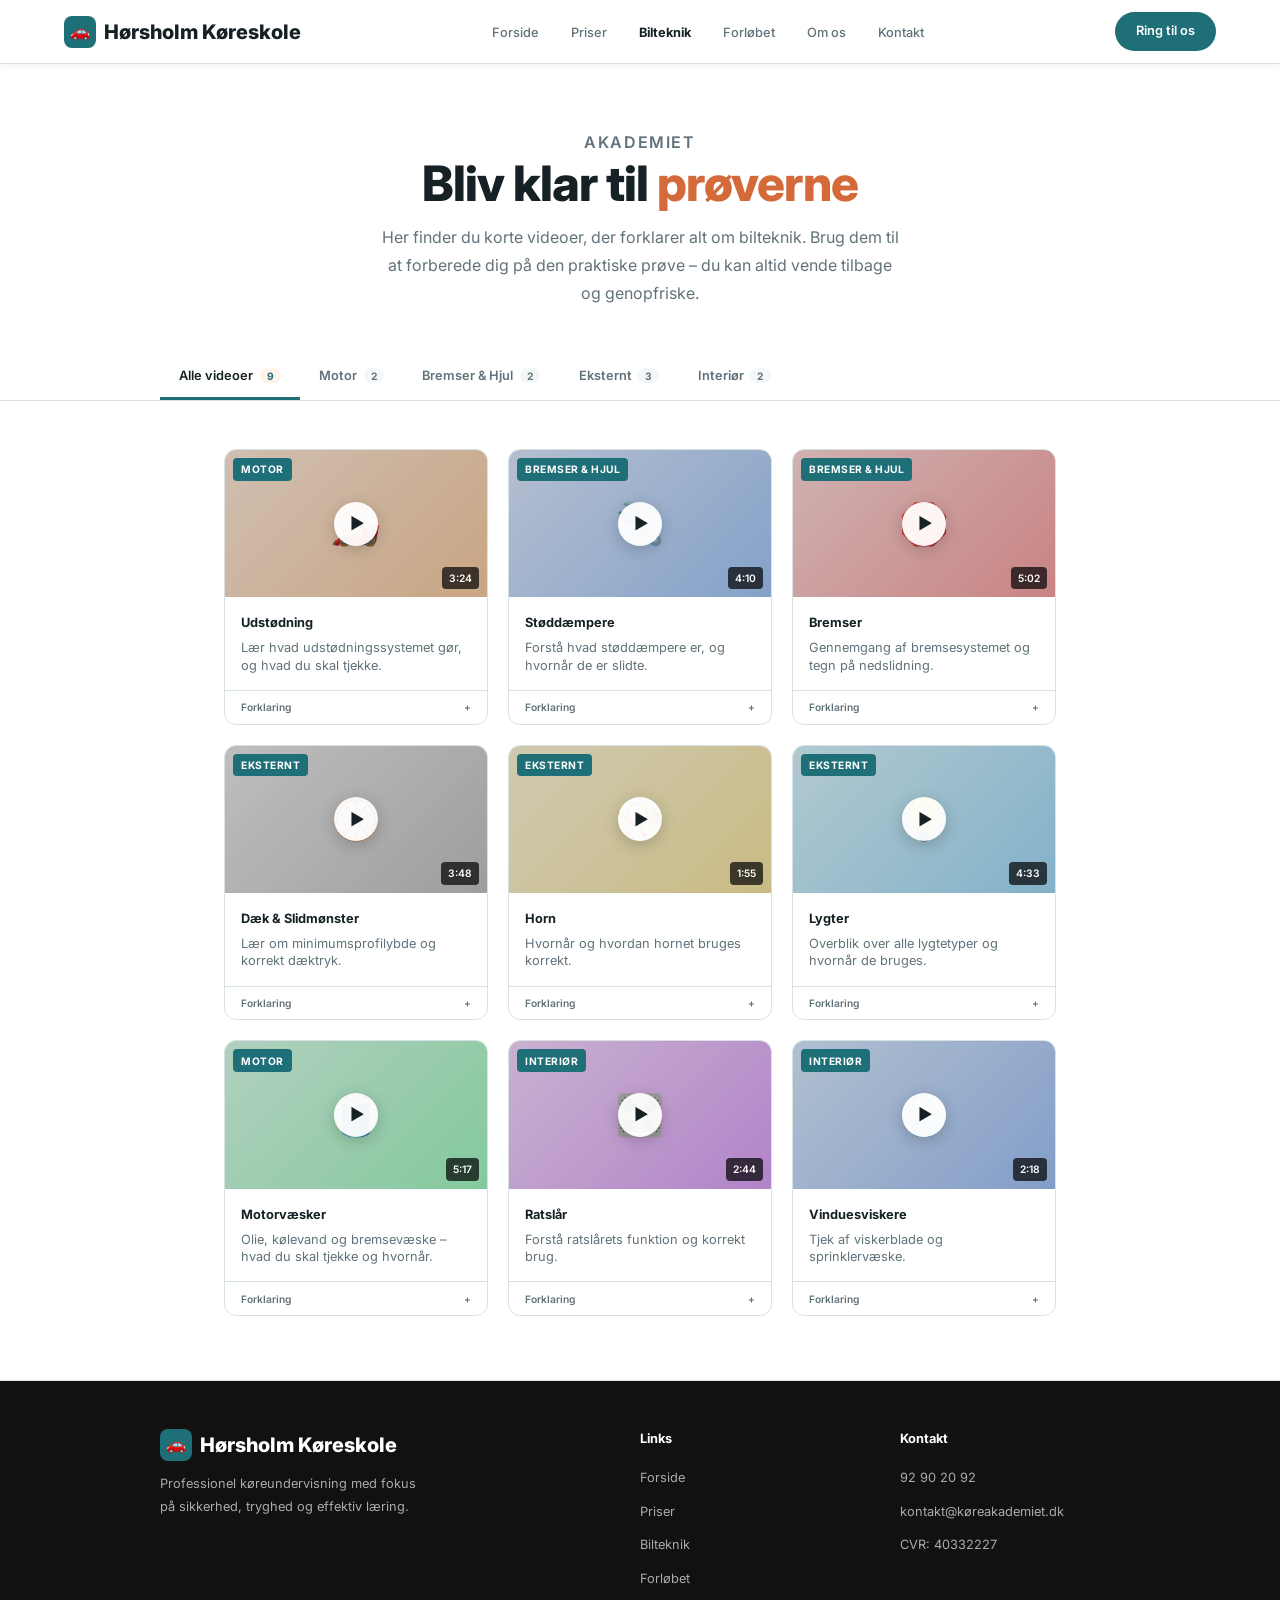
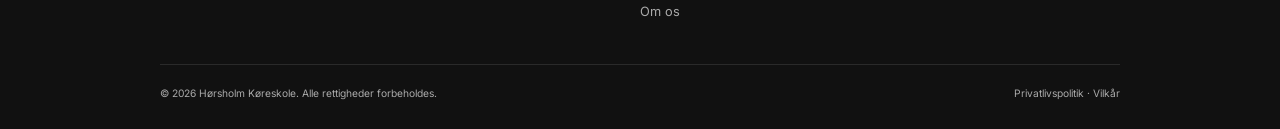
==== commit e7c5e23f: "Opdater sider og styles" ====
--- a/bilteknik.html
+++ b/bilteknik.html
@@ -3,7 +3,7 @@
 <head>
   <meta charset="UTF-8" />
   <meta name="viewport" content="width=device-width, initial-scale=1.0" />
-  <title>Køreakademiet – Bilteknik</title>
+  <title>Hørsholm Køreskole – Bilteknik</title>
   <link rel="preconnect" href="https://fonts.googleapis.com" />
   <link rel="preconnect" href="https://fonts.gstatic.com" crossorigin />
   <link href="https://fonts.googleapis.com/css2?family=Inter:wght@400;500;600;700;800&display=swap" rel="stylesheet" />
@@ -16,7 +16,7 @@
   <nav>
     <a href="index.html" class="logo">
       <span class="logo-icon">🚗</span>
-      Køreakademiet
+      Hørsholm Køreskole
     </a>
     <ul class="nav-links">
       <li><a href="index.html">Forside</a></li>
@@ -246,7 +246,7 @@
       <div class="footer-brand">
         <a href="index.html" class="logo">
           <span class="logo-icon">🚗</span>
-          Køreakademiet
+          Hørsholm Køreskole
         </a>
         <p>Professionel køreundervisning med fokus på sikkerhed, tryghed og effektiv læring.</p>
       </div>
@@ -270,7 +270,7 @@
       </div>
     </div>
     <div class="footer-bottom">
-      <span>© 2026 Køreakademiet. Alle rettigheder forbeholdes.</span>
+      <span>© 2026 Hørsholm Køreskole. Alle rettigheder forbeholdes.</span>
       <span><a href="#" style="color:#aaa;text-decoration:none;">Privatlivspolitik</a> · <a href="#" style="color:#aaa;text-decoration:none;">Vilkår</a></span>
     </div>
   </footer>
--- a/css/base.css
+++ b/css/base.css
@@ -16,7 +16,7 @@
 :root {
   /* Colors */
   --orange: #1F6F78;
-  --accent-secondary: #a5690c;
+  --accent-secondary: #d46a3a;
   --text: #162126;
   --muted: #61727a;
   --bg-light: #f3f7f7;
@@ -378,6 +378,13 @@
   font-size: 2.5rem;
 }
 
+.instructor-photo {
+  width: 100%;
+  aspect-ratio: 3/4;
+  display: block;
+  object-fit: cover;
+}
+
 .instructor-info { padding: .75rem; }
 .instructor-info strong { display: block; font-size: var(--text-sm); font-weight: var(--weight-bold); }
 .instructor-info span { font-size: var(--text-xs); color: var(--muted); }
